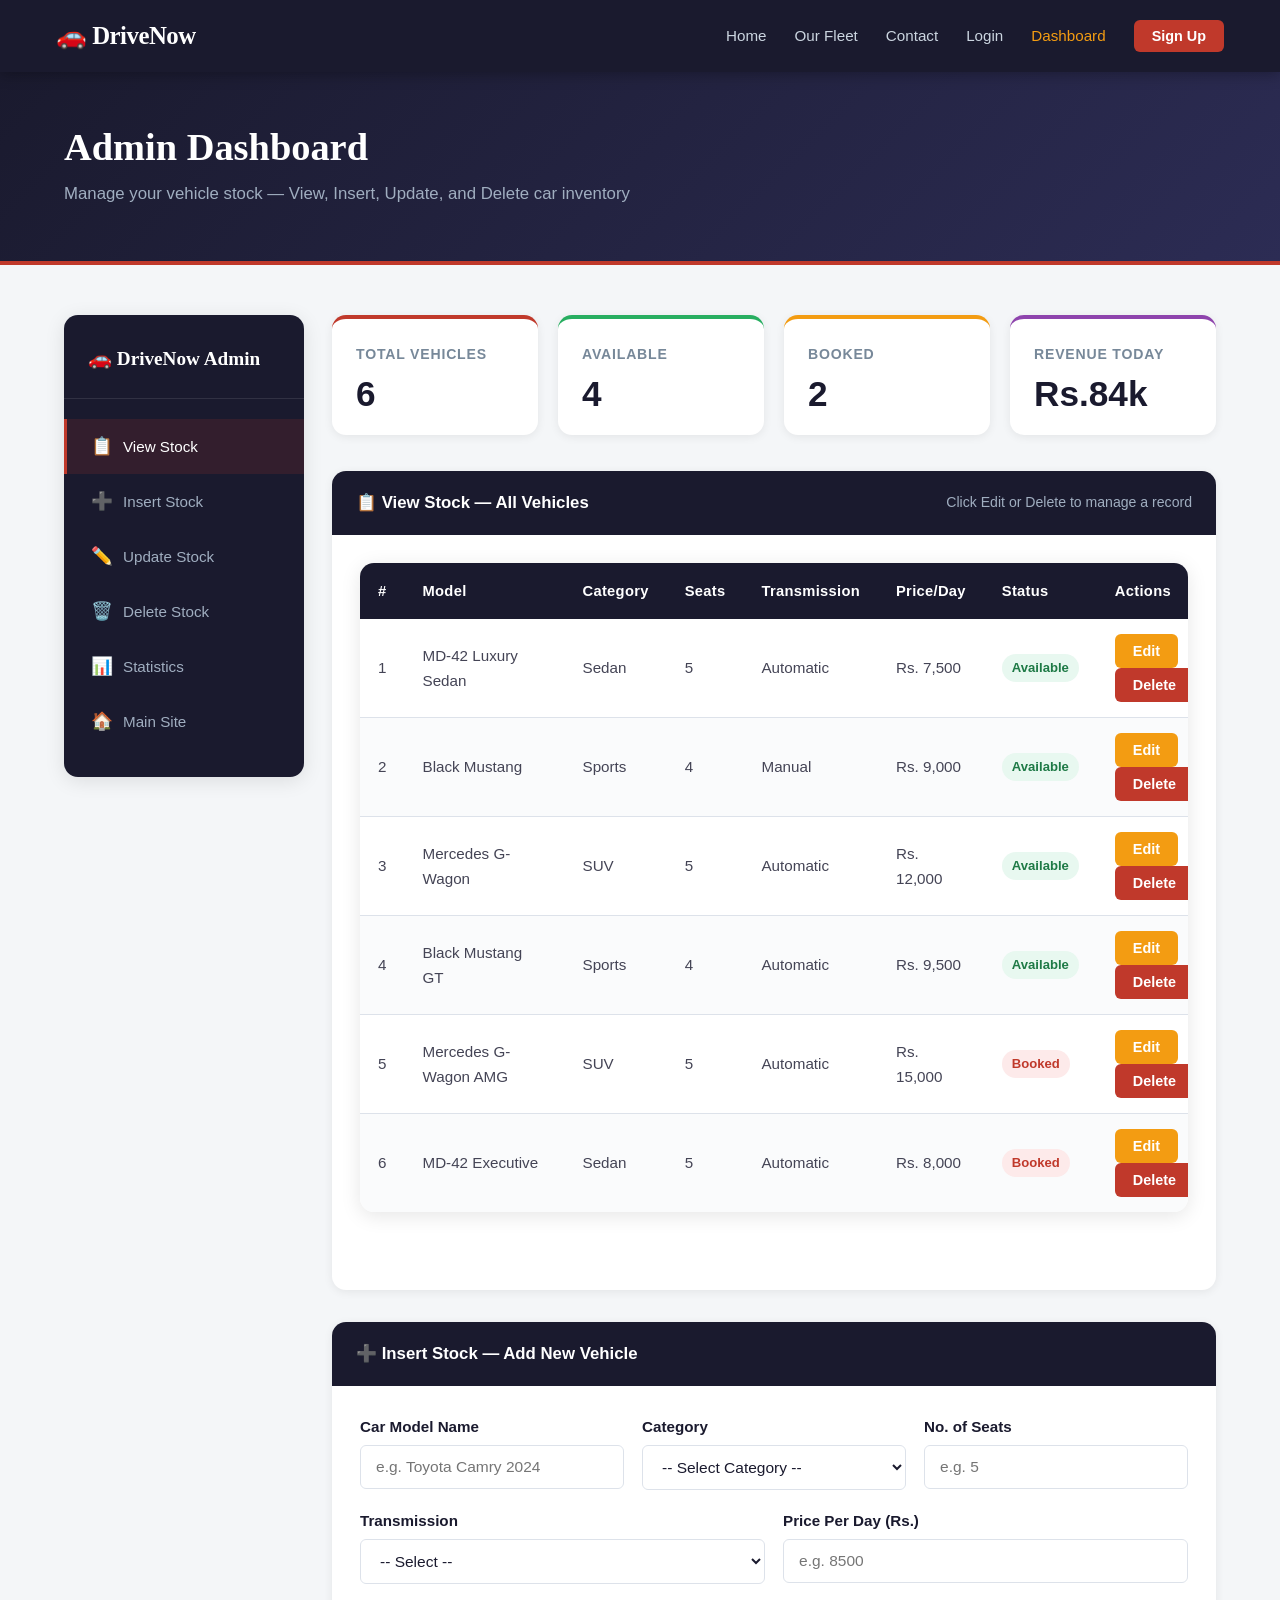
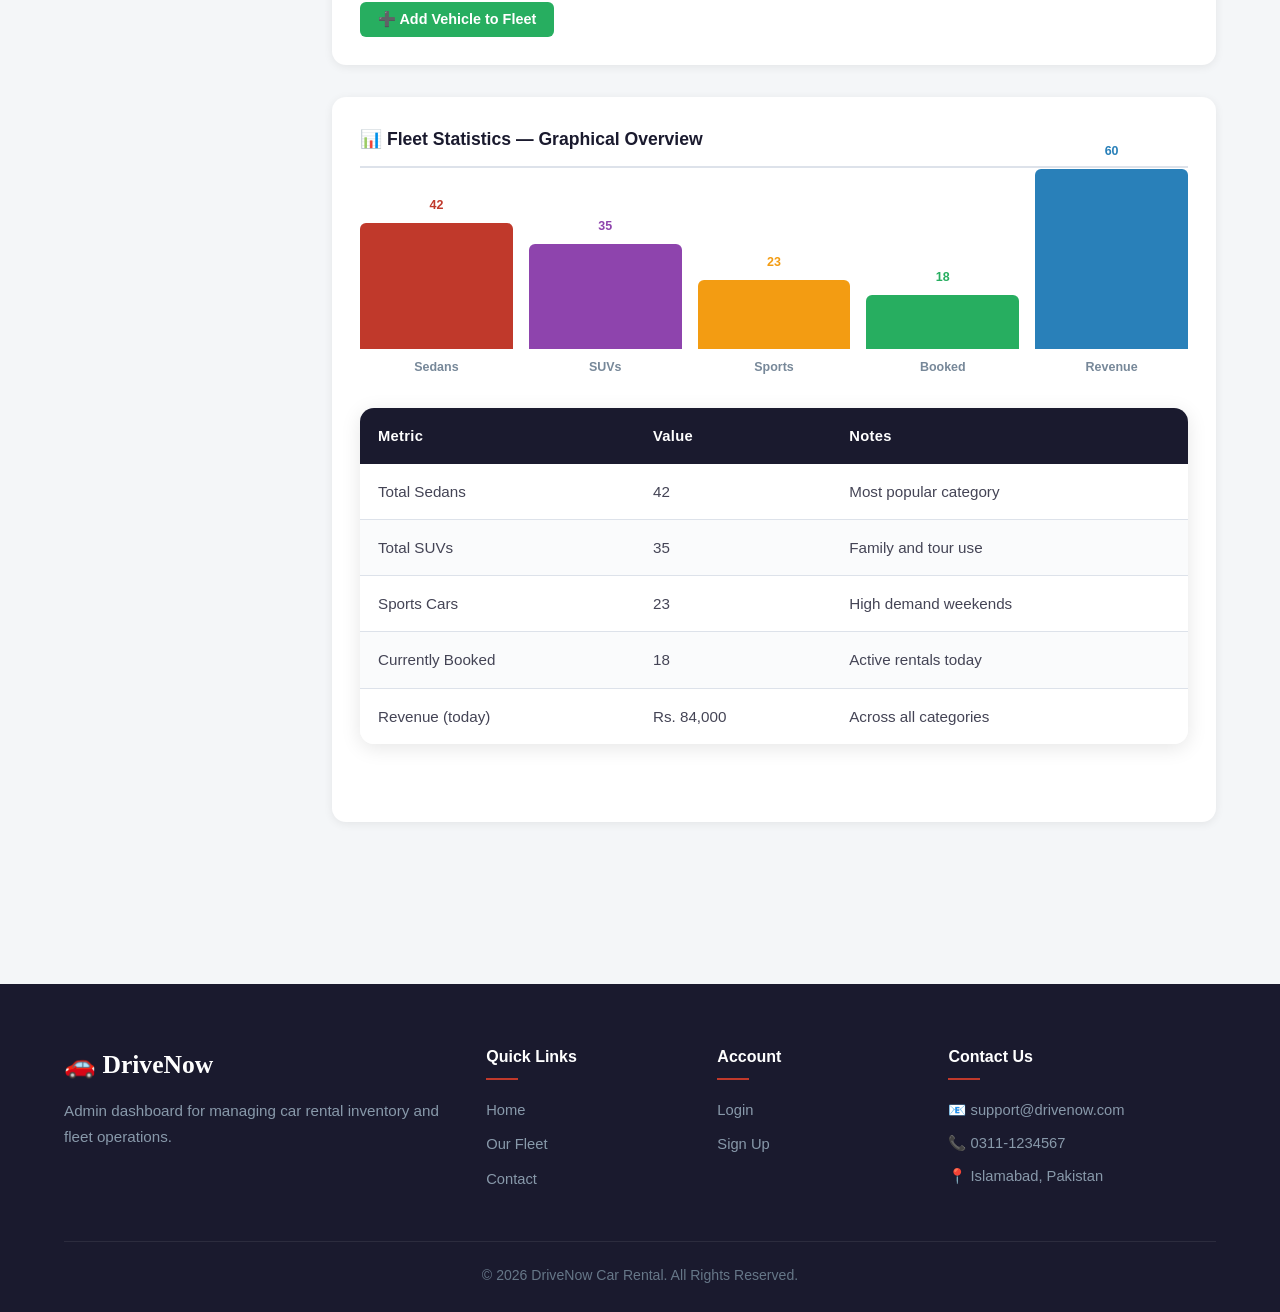
==== Car Rental Website/Pages/dashboard.html @ 92a0af49 "Add files via upload" ====
<!DOCTYPE html>
<html lang="en">

<head>

    <meta charset="UTF-8">
    <meta name="viewport" content="width=device-width, initial-scale=1.0">
    <title>Dashboard | DriveNow Car Rental</title>

    <!-- EXTERNAL CSS FILE -->
    <link rel="stylesheet" href="../cssFile/mycssfile.css">

</head>

<body>

    <!-- ==============================
         NAVBAR
    ============================== -->
    <nav class="navbar">

        <a href="../index.html" class="navbar-brand">🚗 DriveNow</a>

        <button class="hamburger" onclick="toggleMenu()" aria-label="Toggle Menu">
            <span></span>
            <span></span>
            <span></span>
        </button>

        <ul class="navbar-links" id="nav-menu">
            <li><a href="../index.html">Home</a></li>
            <li><a href="services.html">Our Fleet</a></li>
            <li><a href="contact.html">Contact</a></li>
            <li><a href="login.html">Login</a></li>
            <li><a href="dashboard.html" class="active-link">Dashboard</a></li>
            <li>
                <a href="signup.html">
                    <button class="btn-nav">Sign Up</button>
                </a>
            </li>
        </ul>

    </nav>

    <!-- PAGE HEADER -->
    <header class="page-header">
        <h1>Admin Dashboard</h1>
        <p>Manage your vehicle stock — View, Insert, Update, and Delete car inventory</p>
    </header>

    <!-- ==============================
         MAIN CONTENT
    ============================== -->
    <main class="page-wrapper">

        <div class="dashboard-layout">

            <!-- SIDEBAR -->
            <aside class="sidebar">

                <div class="sidebar-logo">🚗 DriveNow Admin</div>

                <ul class="sidebar-nav">
                    <li>
                        <a href="#view-stock" class="active-sidebar">
                            <span class="nav-icon">📋</span> View Stock
                        </a>
                    </li>
                    <li>
                        <a href="#insert-stock">
                            <span class="nav-icon">➕</span> Insert Stock
                        </a>
                    </li>
                    <li>
                        <a href="#update-panel">
                            <span class="nav-icon">✏️</span> Update Stock
                        </a>
                    </li>
                    <li>
                        <a href="#view-stock">
                            <span class="nav-icon">🗑️</span> Delete Stock
                        </a>
                    </li>
                    <li>
                        <a href="#chart-section">
                            <span class="nav-icon">📊</span> Statistics
                        </a>
                    </li>
                    <li>
                        <a href="../index.html">
                            <span class="nav-icon">🏠</span> Main Site
                        </a>
                    </li>
                </ul>

            </aside>

            <!-- DASHBOARD MAIN -->
            <div class="dashboard-main">

                <!-- STATS OVERVIEW -->
                <div class="dash-stats">

                    <div class="dash-stat-card">
                        <h3>Total Vehicles</h3>
                        <div class="stat-value">6</div>
                    </div>

                    <div class="dash-stat-card">
                        <h3>Available</h3>
                        <div class="stat-value">4</div>
                    </div>

                    <div class="dash-stat-card">
                        <h3>Booked</h3>
                        <div class="stat-value">2</div>
                    </div>

                    <div class="dash-stat-card">
                        <h3>Revenue Today</h3>
                        <div class="stat-value">Rs.84k</div>
                    </div>

                </div>

                <!-- ================================
                     SECTION 1: VIEW STOCK
                ================================ -->
                <div class="dashboard-panel" id="view-stock">

                    <div class="panel-header">
                        <h3>📋 View Stock — All Vehicles</h3>
                        <span class="panel-subtitle">Click Edit or Delete to manage a record</span>
                    </div>

                    <div class="panel-body">

                        <div class="table-wrapper">
                            <table>
                                <thead>
                                    <tr>
                                        <th style="min-width:40px; max-width:60px;">#</th>
                                        <th style="min-width:160px;">Model</th>
                                        <th style="min-width:90px;">Category</th>
                                        <th style="min-width:60px;">Seats</th>
                                        <th style="min-width:110px;">Transmission</th>
                                        <th style="min-width:100px;">Price/Day</th>
                                        <th style="min-width:90px;">Status</th>
                                        <th style="min-width:150px;">Actions</th>
                                    </tr>
                                </thead>
                                <tbody id="stock-tbody">
                                    <!-- Rendered by JavaScript -->
                                </tbody>
                            </table>
                        </div>

                    </div>

                </div>

                <!-- ================================
                     SECTION 2: INSERT STOCK
                ================================ -->
                <div class="dashboard-panel" id="insert-stock">

                    <div class="panel-header">
                        <h3>➕ Insert Stock — Add New Vehicle</h3>
                    </div>

                    <div class="panel-body">

                        <div class="alert-error" id="insert-error"></div>
                        <div class="alert-success" id="insert-success"></div>

                        <div class="form-row">

                            <div class="form-group">
                                <label for="insert-model">Car Model Name</label>
                                <input type="text" id="insert-model" placeholder="e.g. Toyota Camry 2024">
                            </div>

                            <div class="form-group">
                                <label for="insert-category">Category</label>
                                <select id="insert-category">
                                    <option value="">-- Select Category --</option>
                                    <option value="Sedan">Sedan</option>
                                    <option value="SUV">SUV</option>
                                    <option value="Sports">Sports</option>
                                    <option value="Hatchback">Hatchback</option>
                                </select>
                            </div>

                            <div class="form-group">
                                <label for="insert-seats">No. of Seats</label>
                                <input type="number" id="insert-seats" placeholder="e.g. 5" min="2" max="9">
                            </div>

                        </div>

                        <div class="form-row">

                            <div class="form-group">
                                <label for="insert-trans">Transmission</label>
                                <select id="insert-trans">
                                    <option value="">-- Select --</option>
                                    <option value="Automatic">Automatic</option>
                                    <option value="Manual">Manual</option>
                                </select>
                            </div>

                            <div class="form-group">
                                <label for="insert-price">Price Per Day (Rs.)</label>
                                <input type="number" id="insert-price" placeholder="e.g. 8500" min="1000">
                            </div>

                        </div>

                        <button class="btn-success" onclick="insertStock()">➕ Add Vehicle to Fleet</button>

                    </div>

                </div>

                <!-- ================================
                     SECTION 3: UPDATE STOCK
                ================================ -->
                <div class="dashboard-panel panel-hidden" id="update-panel">

                    <div class="panel-header">
                        <h3>✏️ Update Stock — Edit Vehicle Details</h3>
                    </div>

                    <div class="panel-body">

                        <div class="alert-error" id="update-error"></div>
                        <div class="alert-success" id="update-success"></div>

                        <input type="hidden" id="update-id">

                        <div class="form-row">

                            <div class="form-group">
                                <label for="update-model">Car Model Name</label>
                                <input type="text" id="update-model" placeholder="Car model name">
                            </div>

                            <div class="form-group">
                                <label for="update-cat">Category</label>
                                <select id="update-cat">
                                    <option value="Sedan">Sedan</option>
                                    <option value="SUV">SUV</option>
                                    <option value="Sports">Sports</option>
                                    <option value="Hatchback">Hatchback</option>
                                </select>
                            </div>

                            <div class="form-group">
                                <label for="update-seats">Seats</label>
                                <input type="number" id="update-seats" min="2" max="9">
                            </div>

                        </div>

                        <div class="form-row">

                            <div class="form-group">
                                <label for="update-trans">Transmission</label>
                                <select id="update-trans">
                                    <option value="Automatic">Automatic</option>
                                    <option value="Manual">Manual</option>
                                </select>
                            </div>

                            <div class="form-group">
                                <label for="update-price">Price Per Day (Rs.)</label>
                                <input type="number" id="update-price" min="1000">
                            </div>

                            <div class="form-group">
                                <label for="update-status">Status</label>
                                <select id="update-status">
                                    <option value="Available">Available</option>
                                    <option value="Booked">Booked</option>
                                </select>
                            </div>

                        </div>

                        <button class="btn-warning" onclick="updateStock()">💾 Save Changes</button>

                    </div>

                </div>

                <!-- ================================
                     SECTION 4: CHART / STATISTICS
                ================================ -->
                <div class="chart-container" id="chart-section">

                    <h3>📊 Fleet Statistics — Graphical Overview</h3>

                    <div class="bar-chart" id="chart-bars">
                        <!-- Rendered by JavaScript -->
                    </div>

                    <div class="chart-stats-table">
                        <div class="table-wrapper">
                            <table>
                                <thead>
                                    <tr>
                                        <th>Metric</th>
                                        <th>Value</th>
                                        <th>Notes</th>
                                    </tr>
                                </thead>
                                <tbody>
                                    <tr>
                                        <td>Total Sedans</td>
                                        <td>42</td>
                                        <td>Most popular category</td>
                                    </tr>
                                    <tr>
                                        <td>Total SUVs</td>
                                        <td>35</td>
                                        <td>Family and tour use</td>
                                    </tr>
                                    <tr>
                                        <td>Sports Cars</td>
                                        <td>23</td>
                                        <td>High demand weekends</td>
                                    </tr>
                                    <tr>
                                        <td>Currently Booked</td>
                                        <td>18</td>
                                        <td>Active rentals today</td>
                                    </tr>
                                    <tr>
                                        <td>Revenue (today)</td>
                                        <td>Rs. 84,000</td>
                                        <td>Across all categories</td>
                                    </tr>
                                </tbody>
                            </table>
                        </div>
                    </div>

                </div>

            </div>

        </div>

    </main>

    <!-- ==============================
         FOOTER
    ============================== -->
    <footer class="footer">

        <div class="footer-grid">

            <div class="footer-brand">
                <h2>🚗 DriveNow</h2>
                <p>Admin dashboard for managing car rental inventory and fleet operations.</p>
            </div>

            <div class="footer-col">
                <h4>Quick Links</h4>
                <a href="../index.html">Home</a>
                <a href="services.html">Our Fleet</a>
                <a href="contact.html">Contact</a>
            </div>

            <div class="footer-col">
                <h4>Account</h4>
                <a href="login.html">Login</a>
                <a href="signup.html">Sign Up</a>
            </div>

            <div class="footer-col">
                <h4>Contact Us</h4>
                <p>📧 support@drivenow.com</p>
                <p>📞 0311-1234567</p>
                <p>📍 Islamabad, Pakistan</p>
            </div>

        </div>

        <div class="footer-bottom">
            <p>© 2026 DriveNow Car Rental. All Rights Reserved.</p>
        </div>

    </footer>

    <!-- EXTERNAL JS -->
    <script src="../jsFile/script.js"></script>

</body>

</html>
---- Car Rental Website/cssFile/mycssfile.css ----
/* =========================================================
   DRIVENOW CAR RENTAL — MAIN STYLESHEET
   Assignment 1 | HTML + CSS Project
   All styling centralized here (no inline CSS except table min/max-width)
========================================================= */

/* =========================================================
   CSS VARIABLES (ROOT)
========================================================= */
:root {
    --color-primary: #C0392B;
    --color-secondary: #1A1A2E;
    --color-accent: #E74C3C;
    --color-gold: #F39C12;

    --bg-main: #F4F6F8;
    --bg-white: #FFFFFF;
    --bg-dark: #0F0F1A;

    --text-dark: #1A1A2E;
    --text-body: #444455;
    --text-muted: #778899;
    --text-white: #FFFFFF;

    --border-color: #DDE2EA;
    --shadow-sm: 0 2px 10px rgba(0,0,0,0.07);
    --shadow-md: 0 4px 20px rgba(0,0,0,0.10);
    --shadow-lg: 0 8px 32px rgba(0,0,0,0.14);

    --radius-sm: 6px;
    --radius-md: 14px;
    --radius-lg: 22px;

    --transition: 0.3s ease;
    --font-main: 'Georgia', 'Times New Roman', serif;
    --font-ui: 'Segoe UI', Tahoma, Geneva, Verdana, sans-serif;
}

/* =========================================================
   GLOBAL RESET
========================================================= */
*, *::before, *::after {
    margin: 0;
    padding: 0;
    box-sizing: border-box;
}

html {
    scroll-behavior: smooth;
}

body {
    font-family: var(--font-ui);
    background: var(--bg-main);
    color: var(--text-dark);
    line-height: 1.65;
    font-size: 16px;
}

/* =========================================================
   TYPOGRAPHY
========================================================= */
h1 {
    font-family: var(--font-main);
    font-size: 2.8rem;
    font-weight: 700;
    line-height: 1.2;
    margin-bottom: 16px;
    color: var(--text-dark);
}

h2 {
    font-family: var(--font-main);
    font-size: 2rem;
    font-weight: 700;
    margin-bottom: 12px;
    color: var(--text-dark);
}

h3 {
    font-size: 1.25rem;
    font-weight: 600;
    margin-bottom: 8px;
    color: var(--text-dark);
}

p {
    color: var(--text-body);
    margin-bottom: 12px;
    line-height: 1.7;
}

a {
    text-decoration: none;
    color: var(--color-primary);
    transition: var(--transition);
}

a:hover {
    color: var(--color-accent);
}

ul {
    list-style: none;
}

img {
    max-width: 100%;
    height: auto;
    display: block;
}

/* =========================================================
   PAGE WRAPPER
========================================================= */
.page-wrapper {
    padding: 50px 64px;
    min-height: 80vh;
}

/* =========================================================
   NAVBAR
========================================================= */
.navbar {
    background: var(--color-secondary);
    height: 72px;
    display: flex;
    justify-content: space-between;
    align-items: center;
    padding: 0 56px;
    position: sticky;
    top: 0;
    z-index: 1000;
    box-shadow: 0 2px 14px rgba(0,0,0,0.3);
}

.navbar-brand {
    color: var(--text-white);
    font-size: 1.55rem;
    font-weight: 800;
    font-family: var(--font-main);
    letter-spacing: -0.5px;
}

.navbar-brand:hover {
    color: var(--color-gold);
}

.navbar-links {
    display: flex;
    align-items: center;
    gap: 28px;
    list-style: none;
}

.navbar-links li a {
    color: #CBD5E0;
    font-size: 0.95rem;
    font-weight: 500;
    transition: var(--transition);
}

.navbar-links li a:hover {
    color: var(--color-gold);
}

.navbar-links li a.active-link {
    color: var(--color-gold);
}

.hamburger {
    display: none;
    flex-direction: column;
    gap: 5px;
    background: none;
    border: none;
    cursor: pointer;
    padding: 4px;
}

.hamburger span {
    display: block;
    width: 26px;
    height: 3px;
    background: white;
    border-radius: 3px;
    transition: var(--transition);
}

/* =========================================================
   BUTTONS
========================================================= */
.btn-primary {
    display: inline-block;
    background: var(--color-primary);
    color: var(--text-white);
    padding: 13px 30px;
    border-radius: var(--radius-sm);
    font-size: 1rem;
    font-weight: 600;
    border: none;
    cursor: pointer;
    transition: var(--transition);
    font-family: var(--font-ui);
}

.btn-primary:hover {
    background: var(--color-accent);
    color: white;
    transform: translateY(-2px);
    box-shadow: 0 6px 18px rgba(192, 57, 43, 0.35);
}

.btn-outline {
    display: inline-block;
    background: transparent;
    color: var(--text-white);
    border: 2px solid var(--text-white);
    padding: 11px 26px;
    border-radius: var(--radius-sm);
    font-size: 1rem;
    font-weight: 600;
    cursor: pointer;
    transition: var(--transition);
    font-family: var(--font-ui);
    margin-left: 14px;
}

.btn-outline:hover {
    background: var(--text-white);
    color: var(--color-secondary);
}

.btn-nav {
    background: var(--color-primary);
    color: white;
    padding: 8px 18px;
    border-radius: var(--radius-sm);
    font-size: 0.9rem;
    font-weight: 600;
    border: none;
    cursor: pointer;
    transition: var(--transition);
    font-family: var(--font-ui);
}

.btn-nav:hover {
    background: var(--color-accent);
}

.btn-full {
    width: 100%;
    padding: 14px;
    font-size: 1.05rem;
    font-weight: 700;
    border: none;
    border-radius: var(--radius-sm);
    background: var(--color-primary);
    color: white;
    cursor: pointer;
    transition: var(--transition);
    font-family: var(--font-ui);
}

.btn-full:hover {
    background: var(--color-accent);
    transform: translateY(-2px);
    box-shadow: 0 6px 16px rgba(192,57,43,0.3);
}

.btn-success {
    background: #27AE60;
    color: white;
    padding: 9px 18px;
    border-radius: var(--radius-sm);
    border: none;
    font-weight: 600;
    cursor: pointer;
    transition: var(--transition);
    font-family: var(--font-ui);
    font-size: 0.9rem;
}

.btn-success:hover {
    background: #229954;
    transform: translateY(-1px);
}

.btn-danger {
    background: var(--color-primary);
    color: white;
    padding: 9px 18px;
    border-radius: var(--radius-sm);
    border: none;
    font-weight: 600;
    cursor: pointer;
    transition: var(--transition);
    font-family: var(--font-ui);
    font-size: 0.9rem;
}

.btn-danger:hover {
    background: var(--color-accent);
    transform: translateY(-1px);
}

.btn-warning {
    background: var(--color-gold);
    color: white;
    padding: 9px 18px;
    border-radius: var(--radius-sm);
    border: none;
    font-weight: 600;
    cursor: pointer;
    transition: var(--transition);
    font-family: var(--font-ui);
    font-size: 0.9rem;
}

.btn-warning:hover {
    background: #E67E22;
    transform: translateY(-1px);
}

/* =========================================================
   PAGE HEADER BANNER
========================================================= */
.page-header {
    background: linear-gradient(135deg, var(--color-secondary) 0%, #2C2C54 100%);
    padding: 52px 64px;
    color: white;
    border-bottom: 4px solid var(--color-primary);
}

.page-header h1 {
    color: white;
    font-size: 2.4rem;
    margin-bottom: 10px;
}

.page-header p {
    color: #A0AEC0;
    font-size: 1.05rem;
    margin: 0;
}

/* =========================================================
   HERO SECTION
========================================================= */
.hero-section {
    background: linear-gradient(135deg, var(--color-secondary) 0%, #16213E 60%, #0F3460 100%);
    border-radius: var(--radius-lg);
    padding: 72px 60px;
    display: flex;
    justify-content: space-between;
    align-items: center;
    gap: 48px;
    margin-bottom: 60px;
    position: relative;
    overflow: hidden;
}

.hero-section::before {
    content: '';
    position: absolute;
    top: -60px;
    right: -60px;
    width: 280px;
    height: 280px;
    background: radial-gradient(circle, rgba(192,57,43,0.2) 0%, transparent 70%);
    border-radius: 50%;
}

.hero-text {
    flex: 1;
    position: relative;
    z-index: 1;
}

.hero-text h1 {
    color: var(--text-white);
    font-size: 3rem;
    line-height: 1.15;
    margin-bottom: 18px;
}

.hero-text h1 span {
    color: var(--color-gold);
}

.hero-text p {
    color: #A9B8CC;
    font-size: 1.08rem;
    max-width: 540px;
    margin-bottom: 32px;
}

.hero-buttons {
    display: flex;
    flex-wrap: wrap;
    gap: 14px;
    align-items: center;
}

.hero-image-box {
    flex: 1;
    display: flex;
    justify-content: center;
    align-items: center;
    position: relative;
    z-index: 1;
}

.hero-image-box img {
    width: 100%;
    max-width: 520px;
    height: 340px;
    object-fit: cover;
    border-radius: var(--radius-md);
    box-shadow: 0 20px 50px rgba(0,0,0,0.4);
    transition: opacity 0.4s ease;
}

/* =========================================================
   STATS BAR
========================================================= */
.stats-bar {
    display: flex;
    justify-content: center;
    gap: 0;
    background: var(--bg-white);
    border-radius: var(--radius-md);
    box-shadow: var(--shadow-md);
    margin-bottom: 70px;
    overflow: hidden;
}

.stat-block {
    flex: 1;
    text-align: center;
    padding: 36px 20px;
    border-right: 1px solid var(--border-color);
    transition: var(--transition);
}

.stat-block:last-child {
    border-right: none;
}

.stat-block:hover {
    background: #FFF8F7;
}

.stat-block h2 {
    color: var(--color-primary);
    font-size: 2.6rem;
    margin-bottom: 6px;
}

.stat-block p {
    color: var(--text-muted);
    font-size: 0.95rem;
    margin: 0;
    font-weight: 500;
}

/* =========================================================
   SECTION HEADINGS
========================================================= */
.section-title {
    text-align: center;
    margin-bottom: 40px;
}

.section-title h2 {
    font-size: 2.2rem;
    margin-bottom: 10px;
}

.section-title p {
    color: var(--text-muted);
    font-size: 1.05rem;
}

.section-title .title-line {
    width: 60px;
    height: 4px;
    background: var(--color-primary);
    margin: 14px auto 0;
    border-radius: 2px;
}

/* =========================================================
   CARDS
========================================================= */
.cards-grid {
    display: flex;
    justify-content: center;
    flex-wrap: wrap;
    gap: 28px;
    margin-bottom: 70px;
}

.car-card {
    background: var(--bg-white);
    width: 320px;
    border-radius: var(--radius-md);
    box-shadow: var(--shadow-sm);
    transition: var(--transition);
    overflow: hidden;
    border: 1px solid var(--border-color);
}

.car-card:hover {
    transform: translateY(-8px);
    box-shadow: var(--shadow-lg);
    border-color: var(--color-primary);
}

.car-card img {
    width: 100%;
    height: 210px;
    object-fit: cover;
    transition: transform 0.4s ease;
}

.car-card:hover img {
    transform: scale(1.04);
}

.car-card-body {
    padding: 20px;
}

.car-card-body h3 {
    margin-bottom: 8px;
    font-size: 1.2rem;
}

.car-card-body p {
    font-size: 0.95rem;
    color: var(--text-body);
    margin-bottom: 14px;
}

.car-price-tag {
    display: block;
    color: var(--color-primary);
    font-size: 1.15rem;
    font-weight: 700;
    margin-bottom: 14px;
}

.car-card-badge {
    display: inline-block;
    background: #FFF0EE;
    color: var(--color-primary);
    padding: 3px 10px;
    border-radius: 20px;
    font-size: 0.78rem;
    font-weight: 600;
    margin-bottom: 10px;
    border: 1px solid #FBCDC8;
}

/* =========================================================
   GALLERY
========================================================= */
.gallery-section {
    margin-bottom: 70px;
}

.gallery-grid {
    display: grid;
    grid-template-columns: repeat(auto-fit, minmax(260px, 1fr));
    gap: 20px;
    margin-top: 30px;
}

.gallery-grid img {
    width: 100%;
    height: 230px;
    object-fit: cover;
    border-radius: var(--radius-md);
    box-shadow: var(--shadow-sm);
    transition: transform var(--transition), box-shadow var(--transition);
    cursor: pointer;
}

.gallery-grid img:hover {
    transform: scale(1.04);
    box-shadow: var(--shadow-lg);
}

/* =========================================================
   FILTER BUTTONS
========================================================= */
.filter-bar {
    display: flex;
    justify-content: center;
    flex-wrap: wrap;
    gap: 10px;
    margin-bottom: 36px;
}

.filter-btn {
    padding: 9px 22px;
    border-radius: 30px;
    border: 2px solid var(--border-color);
    background: white;
    color: var(--text-body);
    font-weight: 600;
    font-size: 0.9rem;
    cursor: pointer;
    transition: var(--transition);
    font-family: var(--font-ui);
}

.filter-btn:hover {
    border-color: var(--color-primary);
    color: var(--color-primary);
}

.filter-btn.active-filter {
    background: var(--color-primary);
    color: white;
    border-color: var(--color-primary);
}

/* =========================================================
   WHY CHOOSE US SECTION
========================================================= */
.features-grid {
    display: flex;
    justify-content: center;
    flex-wrap: wrap;
    gap: 28px;
    margin-bottom: 70px;
}

.feature-card {
    background: var(--bg-white);
    width: 290px;
    padding: 32px 24px;
    border-radius: var(--radius-md);
    box-shadow: var(--shadow-sm);
    text-align: center;
    transition: var(--transition);
    border-top: 4px solid transparent;
}

.feature-card:hover {
    border-top-color: var(--color-primary);
    transform: translateY(-6px);
    box-shadow: var(--shadow-md);
}

.feature-icon {
    font-size: 2.6rem;
    margin-bottom: 18px;
    display: block;
}

.feature-card h3 {
    margin-bottom: 10px;
}

.feature-card p {
    font-size: 0.95rem;
    color: var(--text-muted);
    margin: 0;
}

/* =========================================================
   ABOUT / CTA SECTIONS
========================================================= */
.about-banner {
    background: linear-gradient(135deg, var(--color-secondary) 0%, #2C3E70 100%);
    border-radius: var(--radius-md);
    padding: 56px 60px;
    display: flex;
    align-items: center;
    gap: 50px;
    margin-bottom: 70px;
    color: white;
}

.about-text-box {
    flex: 1;
}

.about-text-box h2 {
    color: white;
    font-size: 2rem;
    margin-bottom: 16px;
}

.about-text-box p {
    color: #A9B8CC;
    line-height: 1.8;
    margin-bottom: 10px;
}

.about-image-box {
    flex: 1;
}

.about-image-box img {
    width: 100%;
    height: 280px;
    object-fit: cover;
    border-radius: var(--radius-md);
    box-shadow: 0 12px 30px rgba(0,0,0,0.3);
}

/* =========================================================
   TESTIMONIALS
========================================================= */
.testimonials-grid {
    display: flex;
    justify-content: center;
    flex-wrap: wrap;
    gap: 24px;
    margin-bottom: 70px;
}

.testimonial-card {
    background: white;
    padding: 28px;
    border-radius: var(--radius-md);
    box-shadow: var(--shadow-sm);
    width: 300px;
    border-left: 4px solid var(--color-primary);
    transition: var(--transition);
}

.testimonial-card:hover {
    transform: translateY(-4px);
    box-shadow: var(--shadow-md);
}

.testimonial-stars {
    color: var(--color-gold);
    font-size: 1.1rem;
    margin-bottom: 12px;
}

.testimonial-card p {
    font-size: 0.95rem;
    color: var(--text-body);
    font-style: italic;
    margin-bottom: 14px;
}

.testimonial-author {
    font-weight: 700;
    color: var(--text-dark);
    font-size: 0.9rem;
}

/* =========================================================
   FORMS
========================================================= */
.form-wrapper {
    background: var(--bg-white);
    border-radius: var(--radius-md);
    padding: 40px;
    box-shadow: var(--shadow-md);
}

.form-header {
    text-align: center;
    margin-bottom: 28px;
}

.form-header h2 {
    margin-bottom: 8px;
}

.form-header p {
    color: var(--text-muted);
}

.form-group {
    margin-bottom: 18px;
}

.form-group label {
    display: block;
    font-weight: 600;
    margin-bottom: 6px;
    color: var(--text-dark);
    font-size: 0.95rem;
}

.form-group input,
.form-group textarea,
.form-group select {
    width: 100%;
    padding: 12px 15px;
    border: 1.5px solid var(--border-color);
    border-radius: var(--radius-sm);
    font-family: var(--font-ui);
    font-size: 0.97rem;
    color: var(--text-dark);
    background: white;
    transition: var(--transition);
}

.form-group input:focus,
.form-group textarea:focus,
.form-group select:focus {
    outline: none;
    border-color: var(--color-primary);
    box-shadow: 0 0 0 3px rgba(192,57,43,0.1);
}

.form-group textarea {
    min-height: 120px;
    resize: vertical;
}

.form-row {
    display: flex;
    gap: 18px;
    flex-wrap: wrap;
}

.form-row .form-group {
    flex: 1;
    min-width: 200px;
}

.form-footer-note {
    text-align: center;
    margin-top: 18px;
    font-size: 0.93rem;
    color: var(--text-muted);
}

.form-footer-note a {
    font-weight: 600;
    color: var(--color-primary);
}

.checkbox-group {
    display: flex;
    align-items: flex-start;
    gap: 10px;
    margin-bottom: 18px;
}

.checkbox-group input[type="checkbox"] {
    width: auto;
    margin-top: 3px;
    flex-shrink: 0;
}

.checkbox-group label {
    font-size: 0.9rem;
    line-height: 1.5;
    font-weight: 400;
}

.remember-row {
    display: flex;
    justify-content: space-between;
    align-items: center;
    margin-bottom: 20px;
}

.remember-row label {
    font-weight: 500;
    font-size: 0.92rem;
}

/* =========================================================
   MESSAGE ALERTS
========================================================= */
.alert-error {
    display: none;
    background: #FDEAEA;
    color: var(--color-primary);
    padding: 12px 16px;
    border-radius: var(--radius-sm);
    border-left: 4px solid var(--color-primary);
    margin-bottom: 16px;
    font-size: 0.93rem;
    font-weight: 500;
}

.alert-success {
    display: none;
    background: #E8F8F0;
    color: #1E7A46;
    padding: 12px 16px;
    border-radius: var(--radius-sm);
    border-left: 4px solid #27AE60;
    margin-bottom: 16px;
    font-size: 0.93rem;
    font-weight: 500;
}

/* =========================================================
   TABLES
========================================================= */
.table-wrapper {
    overflow-x: auto;
    border-radius: var(--radius-md);
    box-shadow: var(--shadow-md);
    margin-bottom: 50px;
}

table {
    width: 100%;
    border-collapse: collapse;
    background: white;
    font-size: 0.95rem;
}

table thead {
    background: var(--color-secondary);
    color: white;
}

table thead th {
    padding: 16px 18px;
    text-align: left;
    font-weight: 600;
    font-size: 0.92rem;
    letter-spacing: 0.3px;
}

table tbody td {
    padding: 15px 18px;
    border-bottom: 1px solid var(--border-color);
    color: var(--text-body);
}

table tbody tr:last-child td {
    border-bottom: none;
}

table tbody tr:nth-child(even) {
    background: #FAFBFC;
}

table tbody tr:hover {
    background: #FFF5F4;
    cursor: pointer;
}

.row-selected {
    background: #FFE8E5 !important;
    border-left: 4px solid var(--color-primary);
}

.status-available {
    display: inline-block;
    background: #E8F8F0;
    color: #1E7A46;
    padding: 3px 10px;
    border-radius: 20px;
    font-size: 0.82rem;
    font-weight: 600;
}

.status-booked {
    display: inline-block;
    background: #FDEAEA;
    color: var(--color-primary);
    padding: 3px 10px;
    border-radius: 20px;
    font-size: 0.82rem;
    font-weight: 600;
}

/* =========================================================
   DASHBOARD LAYOUT
========================================================= */
.dashboard-layout {
    display: flex;
    gap: 28px;
    align-items: flex-start;
}

.sidebar {
    width: 240px;
    flex-shrink: 0;
    background: var(--color-secondary);
    border-radius: var(--radius-md);
    padding: 28px 0;
    box-shadow: var(--shadow-md);
}

.sidebar-logo {
    color: white;
    font-size: 1.2rem;
    font-weight: 800;
    padding: 0 24px 24px;
    border-bottom: 1px solid rgba(255,255,255,0.1);
    margin-bottom: 20px;
    font-family: var(--font-main);
}

.sidebar-nav {
    list-style: none;
}

.sidebar-nav li a {
    display: flex;
    align-items: center;
    gap: 12px;
    padding: 13px 24px;
    color: #A0AEC0;
    font-size: 0.95rem;
    font-weight: 500;
    transition: var(--transition);
    border-left: 3px solid transparent;
}

.sidebar-nav li a:hover {
    background: rgba(255,255,255,0.07);
    color: white;
    border-left-color: var(--color-primary);
}

.sidebar-nav li a.active-sidebar {
    background: rgba(192,57,43,0.15);
    color: white;
    border-left-color: var(--color-primary);
}

.sidebar-nav li a .nav-icon {
    font-size: 1.1rem;
    width: 20px;
    text-align: center;
}

.dashboard-main {
    flex: 1;
    min-width: 0;
}

/* =========================================================
   DASHBOARD STATS CARDS
========================================================= */
.dash-stats {
    display: grid;
    grid-template-columns: repeat(auto-fit, minmax(200px, 1fr));
    gap: 20px;
    margin-bottom: 36px;
}

.dash-stat-card {
    background: white;
    border-radius: var(--radius-md);
    padding: 24px;
    box-shadow: var(--shadow-sm);
    border-top: 4px solid var(--color-primary);
    transition: var(--transition);
}

.dash-stat-card:nth-child(2) {
    border-top-color: #27AE60;
}

.dash-stat-card:nth-child(3) {
    border-top-color: var(--color-gold);
}

.dash-stat-card:nth-child(4) {
    border-top-color: #8E44AD;
}

.dash-stat-card:hover {
    transform: translateY(-4px);
    box-shadow: var(--shadow-md);
}

.dash-stat-card h3 {
    font-size: 0.88rem;
    font-weight: 600;
    color: var(--text-muted);
    text-transform: uppercase;
    letter-spacing: 0.8px;
    margin-bottom: 10px;
}

.dash-stat-card .stat-value {
    font-size: 2.2rem;
    font-weight: 800;
    color: var(--text-dark);
    line-height: 1;
}

/* =========================================================
   DASHBOARD SECTION PANELS
========================================================= */
.dashboard-panel {
    background: white;
    border-radius: var(--radius-md);
    box-shadow: var(--shadow-sm);
    margin-bottom: 32px;
    overflow: hidden;
}

.panel-header {
    background: var(--color-secondary);
    color: white;
    padding: 18px 24px;
    display: flex;
    justify-content: space-between;
    align-items: center;
}

.panel-header h3 {
    color: white;
    font-size: 1.05rem;
    margin: 0;
}

.panel-body {
    padding: 28px;
}

/* =========================================================
   CHART / GRAPH AREA
========================================================= */
.chart-container {
    background: white;
    border-radius: var(--radius-md);
    padding: 28px;
    box-shadow: var(--shadow-sm);
    margin-bottom: 32px;
}

.chart-container h3 {
    margin-bottom: 20px;
    color: var(--text-dark);
    font-size: 1.1rem;
    border-bottom: 2px solid var(--border-color);
    padding-bottom: 12px;
}

.bar-chart {
    display: flex;
    align-items: flex-end;
    gap: 16px;
    height: 200px;
    padding: 10px 0;
}

.bar-item {
    flex: 1;
    display: flex;
    flex-direction: column;
    align-items: center;
    gap: 8px;
}

.bar-fill {
    width: 100%;
    background: linear-gradient(180deg, var(--color-accent) 0%, var(--color-primary) 100%);
    border-radius: 6px 6px 0 0;
    transition: height 0.6s ease;
}

.bar-label {
    font-size: 0.78rem;
    color: var(--text-muted);
    font-weight: 600;
    text-align: center;
}

.bar-value {
    font-size: 0.78rem;
    font-weight: 700;
    color: var(--color-primary);
}

/* =========================================================
   PAGE-SPECIFIC: AUTH PAGES (Login/Signup)
========================================================= */
.auth-layout {
    display: flex;
    justify-content: center;
    align-items: center;
    gap: 50px;
    flex-wrap: wrap;
    min-height: 78vh;
}

.auth-image-col {
    flex: 1;
    min-width: 280px;
    max-width: 520px;
}

.auth-image-col img {
    width: 100%;
    height: 480px;
    object-fit: cover;
    border-radius: var(--radius-md);
    box-shadow: var(--shadow-lg);
}

.auth-form-col {
    flex: 1;
    min-width: 300px;
    max-width: 460px;
}

/* =========================================================
   PAGE-SPECIFIC: CONTACT
========================================================= */
.contact-layout {
    display: flex;
    gap: 40px;
    flex-wrap: wrap;
    align-items: flex-start;
}

.contact-info-col {
    width: 300px;
    flex-shrink: 0;
}

.contact-info-item {
    display: flex;
    align-items: flex-start;
    gap: 14px;
    margin-bottom: 26px;
    padding: 18px;
    background: white;
    border-radius: var(--radius-sm);
    box-shadow: var(--shadow-sm);
}

.contact-info-icon {
    font-size: 1.5rem;
    flex-shrink: 0;
}

.contact-info-item h4 {
    font-size: 0.95rem;
    font-weight: 700;
    margin-bottom: 4px;
    color: var(--text-dark);
}

.contact-info-item p {
    font-size: 0.9rem;
    color: var(--text-muted);
    margin: 0;
}

.contact-map-img {
    width: 100%;
    height: 200px;
    object-fit: cover;
    border-radius: var(--radius-md);
    margin-top: 16px;
    box-shadow: var(--shadow-sm);
}

.contact-form-col {
    flex: 1;
    min-width: 300px;
}

/* =========================================================
   PRICE SEARCH
========================================================= */
.search-bar-row {
    display: flex;
    gap: 14px;
    align-items: flex-end;
    flex-wrap: wrap;
    margin-bottom: 28px;
}

.search-bar-row .form-group {
    margin-bottom: 0;
    flex: 1;
    min-width: 160px;
}

/* =========================================================
   FOOTER
========================================================= */
.footer {
    background: var(--color-secondary);
    padding: 60px 64px 24px;
    color: white;
    margin-top: 80px;
}

.footer-grid {
    display: grid;
    grid-template-columns: 2fr 1fr 1fr 1.4fr;
    gap: 40px;
    margin-bottom: 40px;
}

.footer-brand h2 {
    color: white;
    font-family: var(--font-main);
    font-size: 1.6rem;
    margin-bottom: 12px;
}

.footer-brand p {
    color: #8899AA;
    line-height: 1.7;
    font-size: 0.95rem;
    margin-bottom: 0;
}

.footer-col h4 {
    color: white;
    font-size: 1rem;
    font-weight: 700;
    margin-bottom: 18px;
    position: relative;
    padding-bottom: 10px;
}

.footer-col h4::after {
    content: '';
    position: absolute;
    bottom: 0;
    left: 0;
    width: 32px;
    height: 2px;
    background: var(--color-primary);
}

.footer-col a {
    display: block;
    color: #8899AA;
    font-size: 0.92rem;
    margin-bottom: 10px;
    transition: var(--transition);
}

.footer-col a:hover {
    color: var(--color-gold);
    padding-left: 4px;
}

.footer-col p {
    color: #8899AA;
    font-size: 0.92rem;
    margin-bottom: 8px;
    display: flex;
    gap: 8px;
}

.footer-bottom {
    border-top: 1px solid rgba(255,255,255,0.08);
    padding-top: 22px;
    text-align: center;
}

.footer-bottom p {
    color: #667788;
    font-size: 0.88rem;
    margin: 0;
}

/* =========================================================
   RESPONSIVE — MOBILE
========================================================= */
@media (max-width: 992px) {
    .footer-grid {
        grid-template-columns: 1fr 1fr;
    }

    .dashboard-layout {
        flex-direction: column;
    }

    .sidebar {
        width: 100%;
    }

    .sidebar-nav {
        display: flex;
        flex-wrap: wrap;
    }

    .sidebar-nav li {
        flex: 1;
        min-width: 120px;
    }
}

@media (max-width: 768px) {
    .page-wrapper {
        padding: 28px 18px;
    }

    .navbar {
        padding: 0 20px;
        height: auto;
        flex-wrap: wrap;
        padding-top: 14px;
        padding-bottom: 14px;
        gap: 10px;
    }

    .hamburger {
        display: flex;
    }

    .navbar-links {
        display: none;
        flex-direction: column;
        width: 100%;
        gap: 12px;
        padding-top: 14px;
        border-top: 1px solid rgba(255,255,255,0.1);
    }

    .navbar-links.open {
        display: flex;
    }

    .hero-section {
        flex-direction: column;
        text-align: center;
        padding: 42px 24px;
    }

    .hero-text h1 {
        font-size: 2.1rem;
    }

    .hero-buttons {
        justify-content: center;
    }

    .hero-image-box img {
        height: 250px;
}
.stats-bar {
        flex-direction: column;
    }

    .stat-block {
        border-right: none;
        border-bottom: 1px solid var(--border-color);
    }

    .about-banner {
        flex-direction: column;
        padding: 36px 24px;
    }

    .footer {
        padding: 40px 24px 20px;
    }

    .footer-grid {
        grid-template-columns: 1fr;
        gap: 28px;
    }

    .page-header {
        padding: 36px 24px;
    }

    .page-header h1 {
        font-size: 1.8rem;
    }

    .auth-image-col {
        display: none;
    }

    .contact-info-col {
        width: 100%;
    }

    .form-row {
        flex-direction: column;
    }

    .btn-outline {
        margin-left: 0;
    }
}

/* =========================================================
   HELPER / UTILITY CLASSES
========================================================= */
.booking-form-center {
    max-width: 860px;
    margin: 0 auto;
}

.remember-inline {
    margin-bottom: 0;
}

.faq-section {
    margin-top: 70px;
}

.panel-hidden {
    display: none;
}

.panel-subtitle {
    color: #A0AEC0;
    font-size: 0.88rem;
}

.chart-stats-table {
    margin-top: 20px;
}
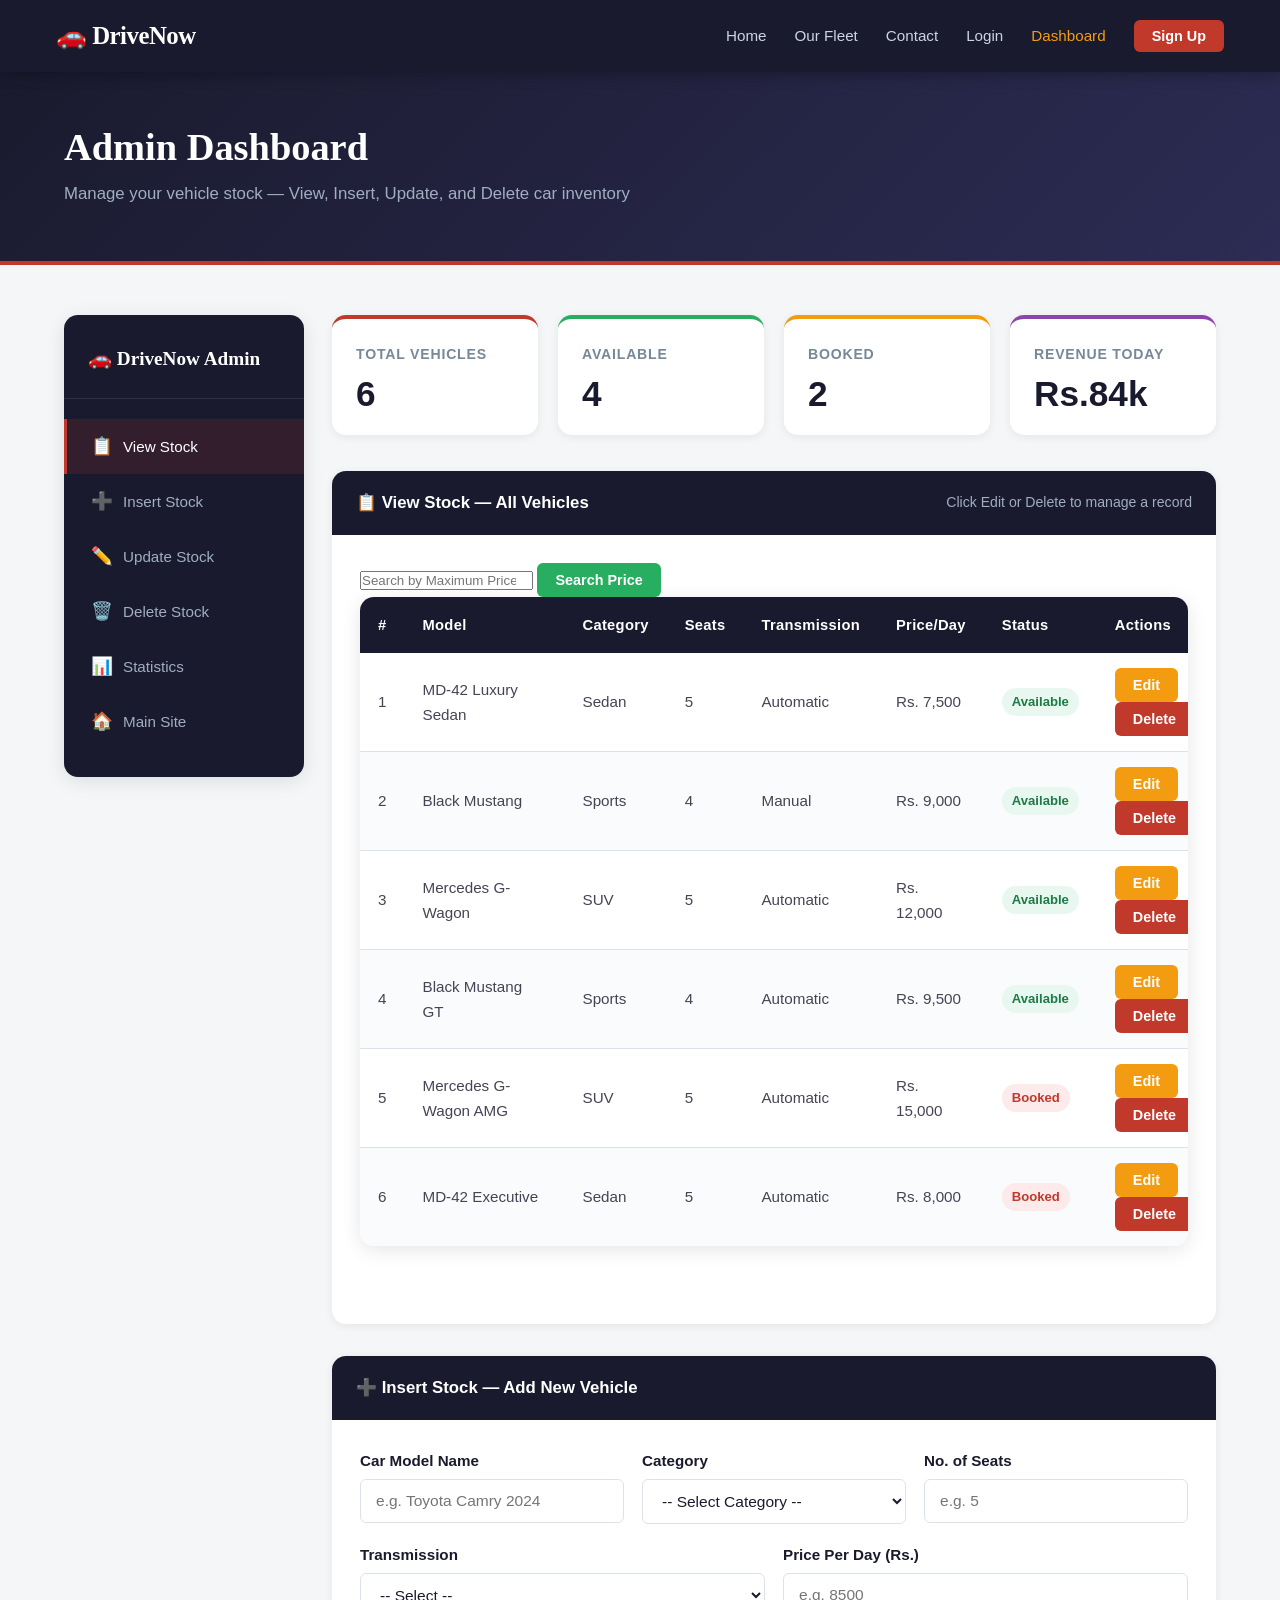
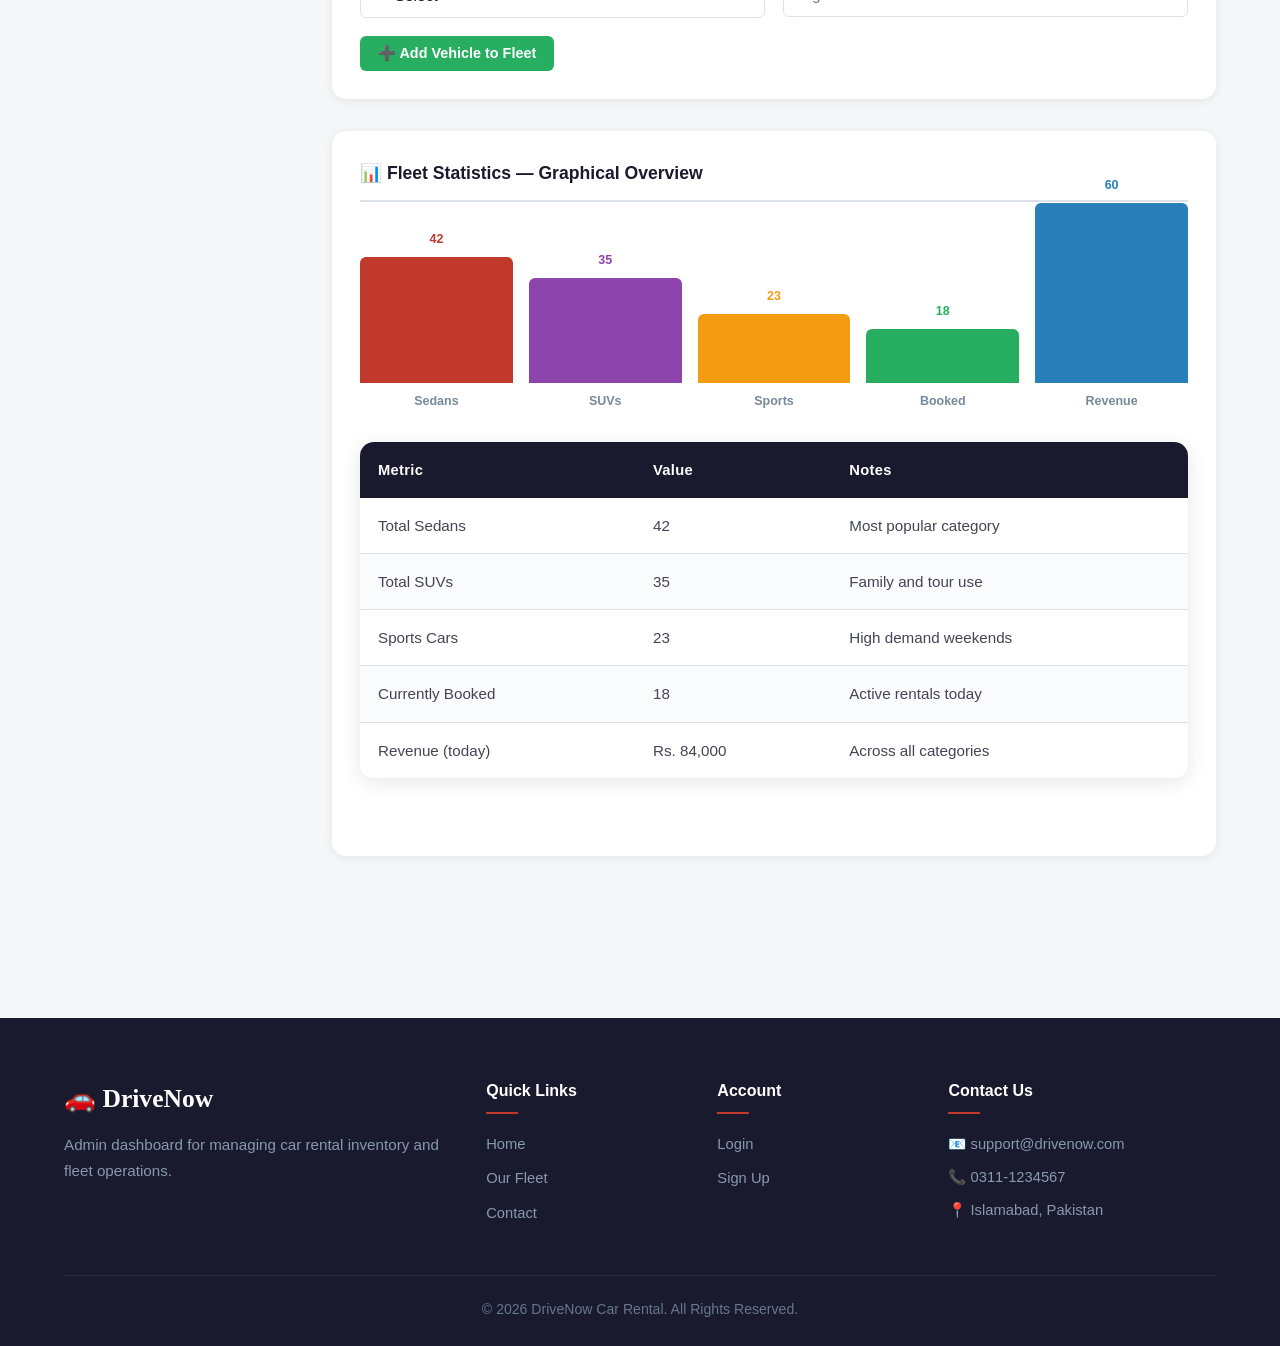
==== commit 49d848e2: "dashboard.html" ====
--- a/Car Rental Website/Pages/dashboard.html
+++ b/Car Rental Website/Pages/dashboard.html
@@ -132,10 +132,22 @@
                         <h3>📋 View Stock — All Vehicles</h3>
                         <span class="panel-subtitle">Click Edit or Delete to manage a record</span>
                     </div>
-
                     <div class="panel-body">
 
-                        <div class="table-wrapper">
+                        <div class="search-box">
+
+                         <input type="number"
+                          id="priceSearch"
+                          placeholder="Search by Maximum Price">
+
+                         <button onclick="searchByPrice()" class="btn-success">
+                         Search Price
+                         </button>
+
+                        </div>
+
+    <div class="table-wrapper">
+                    
                             <table>
                                 <thead>
                                     <tr>
@@ -398,4 +410,4 @@
 
 </body>
 
-</html>+</html>
--- a/Car Rental Website/cssFile/mycssfile.css
+++ b/Car Rental Website/cssFile/mycssfile.css
@@ -1,7 +1,6 @@
 /* =========================================================
    DRIVENOW CAR RENTAL — MAIN STYLESHEET
-   Assignment 1 | HTML + CSS Project
-   All styling centralized here (no inline CSS except table min/max-width)
+   
 ========================================================= */
 
 /* =========================================================
@@ -1519,4 +1518,7 @@
 
 .chart-stats-table {
     margin-top: 20px;
-}+}
+.btn-warning{
+    margin-right: 6px;
+}
